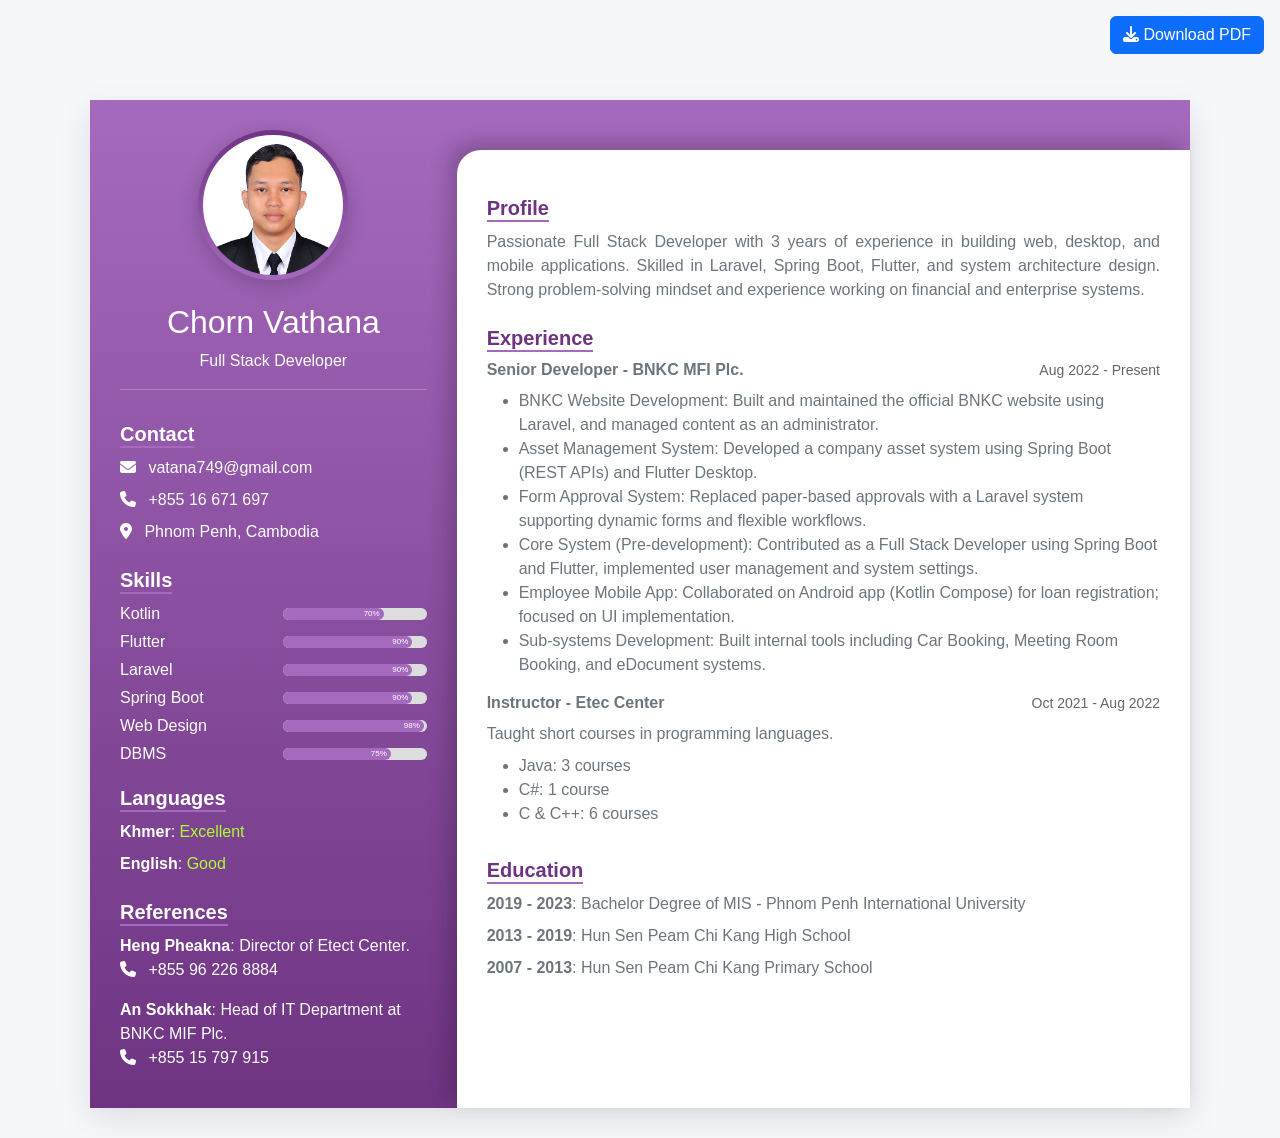
==== index.html @ e47c8087 "first commit" ====
<!DOCTYPE html>
<html lang="en">

<head>
    <meta charset="UTF-8">
    <title>Chorn Vathana CV</title>

    <!-- Bootstrap -->
    <link href="https://cdn.jsdelivr.net/npm/bootstrap@5.3.0/dist/css/bootstrap.min.css" rel="stylesheet">

    <!-- Font Awesome -->
    <link href="https://cdnjs.cloudflare.com/ajax/libs/font-awesome/6.5.0/css/all.min.css" rel="stylesheet">

    <link rel="stylesheet" href="style.css">
</head>

<body>

    <!-- Print Button -->
    <div class="text-end p-3 no-print">
        <button onclick="window.print()" class="btn btn-primary">
            <i class="fa fa-download"></i> Download PDF
        </button>
    </div>

    <div class="cv-container row g-0">

        <!-- Sidebar -->
        <div class="col-md-4 sidebar">

            <!-- Profile Image -->
            <div class="mb-3 text-center">
                <div class="profile-wrapper">
                    <img src="IMG_20260320_160011_282.png" alt="Profile" class="profile-img">
                </div>
            </div>

            <h2 class="text-center">Chorn Vathana</h2>
            <p class="text-center">Full Stack Developer</p>

            <hr>

            <!-- Contact -->
            <h5 class="section-title text-white">Contact</h5>
            <p><i class="fa fa-envelope me-2"></i> vatana749@gmail.com</p>
            <p><i class="fa fa-phone me-2"></i> +855 16 671 697</p>
            <p><i class="fa fa-location-dot me-2"></i> Phnom Penh, Cambodia</p>

            <!-- Skills -->
            <h5 class="section-title text-white">Skills</h5>

            <div class="skill-item">
                <span>Kotlin</span>
                <div class="skill-bar">
                    <div class="skill-fill" style="width:70%">70%</div>
                </div>
            </div>

            <div class="skill-item">
                <span>Flutter</span>
                <div class="skill-bar">
                    <div class="skill-fill" style="width:90%">90%</div>
                </div>
            </div>

            <div class="skill-item">
                <span>Laravel</span>
                <div class="skill-bar">
                    <div class="skill-fill" style="width:90%">90%</div>
                </div>
            </div>

            <div class="skill-item">
                <span>Spring Boot</span>
                <div class="skill-bar">
                    <div class="skill-fill" style="width:90%">90%</div>
                </div>
            </div>

            <div class="skill-item">
                <span>Web Design</span>
                <div class="skill-bar">
                    <div class="skill-fill" style="width:98%">98%</div>
                </div>
            </div>

            <div class="skill-item">
                <span>DBMS</span>
                <div class="skill-bar">
                    <div class="skill-fill" style="width:75%">75%</div>
                </div>
            </div>

            <!-- Languages -->
            <h5 class="section-title text-white">Languages</h5>

            <p><strong>Khmer</strong>: <span style="color: greenyellow;">Excellent</span></p>
            <p><strong>English</strong>: <span style="color: greenyellow;">Good</span></p>

            <!-- References -->
            <h5 class="section-title text-white">References</h5>

            <p class="mb-3"><strong>Heng Pheakna</strong>: Director of Etect Center.<br> <i
                    class="fa fa-phone me-2"></i> +855 96 226 8884 </p>
            <p><strong>An Sokkhak</strong>: Head of IT Department at BNKC MIF Plc.<br> <i class="fa fa-phone me-2"></i>
                +855 15 797 915</p>
        </div>

        <!-- Content -->
        <div class="col-md-8 content text-secondary">

            <!-- Profile -->
            <h5 class="section-title">Profile</h5>
            <p style="text-align: justify;">
                Passionate Full Stack Developer with 3 years of experience in building web, desktop, and mobile
                applications. Skilled in Laravel, Spring Boot, Flutter, and system architecture design. Strong
                problem-solving mindset and experience working on financial and enterprise systems.
            </p>
            <!-- Experience -->
            <h5 class="section-title">Experience</h5>

            <div class="d-flex justify-content-between">
                <h6 class="fw-bold">Senior Developer - BNKC MFI Plc.</h6>
                <p class="small-text">Aug 2022 - Present</p>
            </div>
            <ul>
                <li>
                    <span style="font-weight: 500;">BNKC Website Development</span>:
                    Built and maintained the official BNKC website using Laravel, and managed content as an
                    administrator.
                </li>
                <li>
                    <span style="font-weight: 500;">Asset Management System</span>:
                    Developed a company asset system using Spring Boot (REST APIs) and Flutter Desktop.
                </li>
                <li>
                    <span style="font-weight: 500;">Form Approval System</span>:
                    Replaced paper-based approvals with a Laravel system supporting dynamic forms and flexible
                    workflows.
                </li>
                <li>
                    <span style="font-weight: 500;">Core System (Pre-development)</span>:
                    Contributed as a Full Stack Developer using Spring Boot and Flutter, implemented user management and
                    system settings.
                </li>
                <li>
                    <span style="font-weight: 500;">Employee Mobile App</span>:
                    Collaborated on Android app (Kotlin Compose) for loan registration; focused on UI implementation.
                </li>
                <li>
                    <span style="font-weight: 500;">Sub-systems Development</span>:
                    Built internal tools including Car Booking, Meeting Room Booking, and eDocument systems.
                </li>
            </ul>

            <div class="d-flex justify-content-between">
                <h6 class="fw-bold">Instructor - Etec Center</h6>
                <p class="small-text">Oct 2021 - Aug 2022</p>
            </div>
            <p>
                Taught short courses in programming languages.
            </p>
            <ul>
                <li><span style="font-weight: 500;">Java</span>: 3 courses</li>
                <li><span style="font-weight: 500;">C#</span>: 1 course</li>
                <li><span style="font-weight: 500;">C & C++</span>: 6 courses</li>
            </ul>

            <!-- Education -->
            <h5 class="section-title">Education</h5>
            <p><span style="font-weight: 700;">2019 - 2023</span>: Bachelor Degree of MIS - Phnom Penh International
                University</p>
            <p><span style="font-weight: 700;">2013 - 2019</span>: Hun Sen Peam Chi Kang High School</p>
            <p><span style="font-weight: 700;">2007 - 2013</span>: Hun Sen Peam Chi Kang Primary School</p>

        </div>
    </div>
</body>

</html>
---- style.css ----
body {
    background: #f5f7fa;
    font-family: 'Segoe UI', sans-serif;
}

/* Container */
.cv-container {
    max-width: 1100px;
    margin: 30px auto;
    box-shadow: 0 10px 30px rgba(0, 0, 0, 0.1);
    background: linear-gradient(to bottom, #a56abd, #6e3482);
}

/* Avatar */
.profile-wrapper {
    display: inline-block;
    padding: 5px;
    border-radius: 50%;
    background: linear-gradient(to top, #a56abd, #6e3482);
    box-shadow: 0 4px 20px rgba(0, 0, 0, 0.2);
}

.profile-img {
    width: 140px;
    height: 140px;
    object-fit: cover;
    border-radius: 50%;
    display: block;
    background: white;
}

/* Sidebar */
.sidebar {
    color: white;
    padding: 30px;
}

/* Section title */
.section-title {
    font-weight: bold;
    margin-top: 16px;
    margin-bottom: 8px;
    border-bottom: 2px solid #a56abd;
    color: #6e3482;
    display: inline-block;
}

/* Content */
.content {
    margin-top: 50px;
    padding: 30px;
    background: white;
    border-top-left-radius: 24px;
    box-shadow: -8px -8px 20px rgba(0, 0, 0, 0.2);
}

/* Skills */
.skill-item {
    display: flex;
    align-items: center;
    gap: 10px;
    margin-bottom: 4px;
}

.skill-item span {
    width: 50%;
    font-weight: 500;
}

.skill-bar {
    flex: 1;
    height: 12px;
    background: #ddd;
    border-radius: 8px;
}

.skill-fill {
    height: 100%;
    background: #a56abd;
    border-radius: 8px;
    color: white;
    text-align: end;
    font-size: 8px;
    padding-right: 4px;
}

.small-text {
    font-size: 14px;
    color: #666;
}

/* Print */
@media print {

    body {
        background: white;
    }

    .no-print {
        display: none !important;
    }

    .cv-container {
        box-shadow: none;
        margin: 0;
        width: 100%;
        min-height: 100vh;
    }

    .sidebar {
        background: linear-gradient(to bottom, #a56abd, #6e3482) !important;
        color: white !important;
        -webkit-print-color-adjust: exact;
        print-color-adjust: exact;
    }

    .section-title {
        border-bottom: 2px solid #a56abd;
    }

    .profile-wrapper {
        -webkit-print-color-adjust: exact;
        print-color-adjust: exact;
    }

    /* * {
        page-break-inside: avoid;
    } */

    h4,
    h5,
    p,
    li {
        page-break-inside: avoid;
    }

    ul {
        page-break-inside: auto;
    }

    .skill-item {
        page-break-inside: avoid;
    }
}

@page {
    size: A4;
    margin: 10mm;
}

p {
    margin: 0 0 8px;
}

.text-sec{
    font-weight: 500;
    color: #a56abdaa;
}
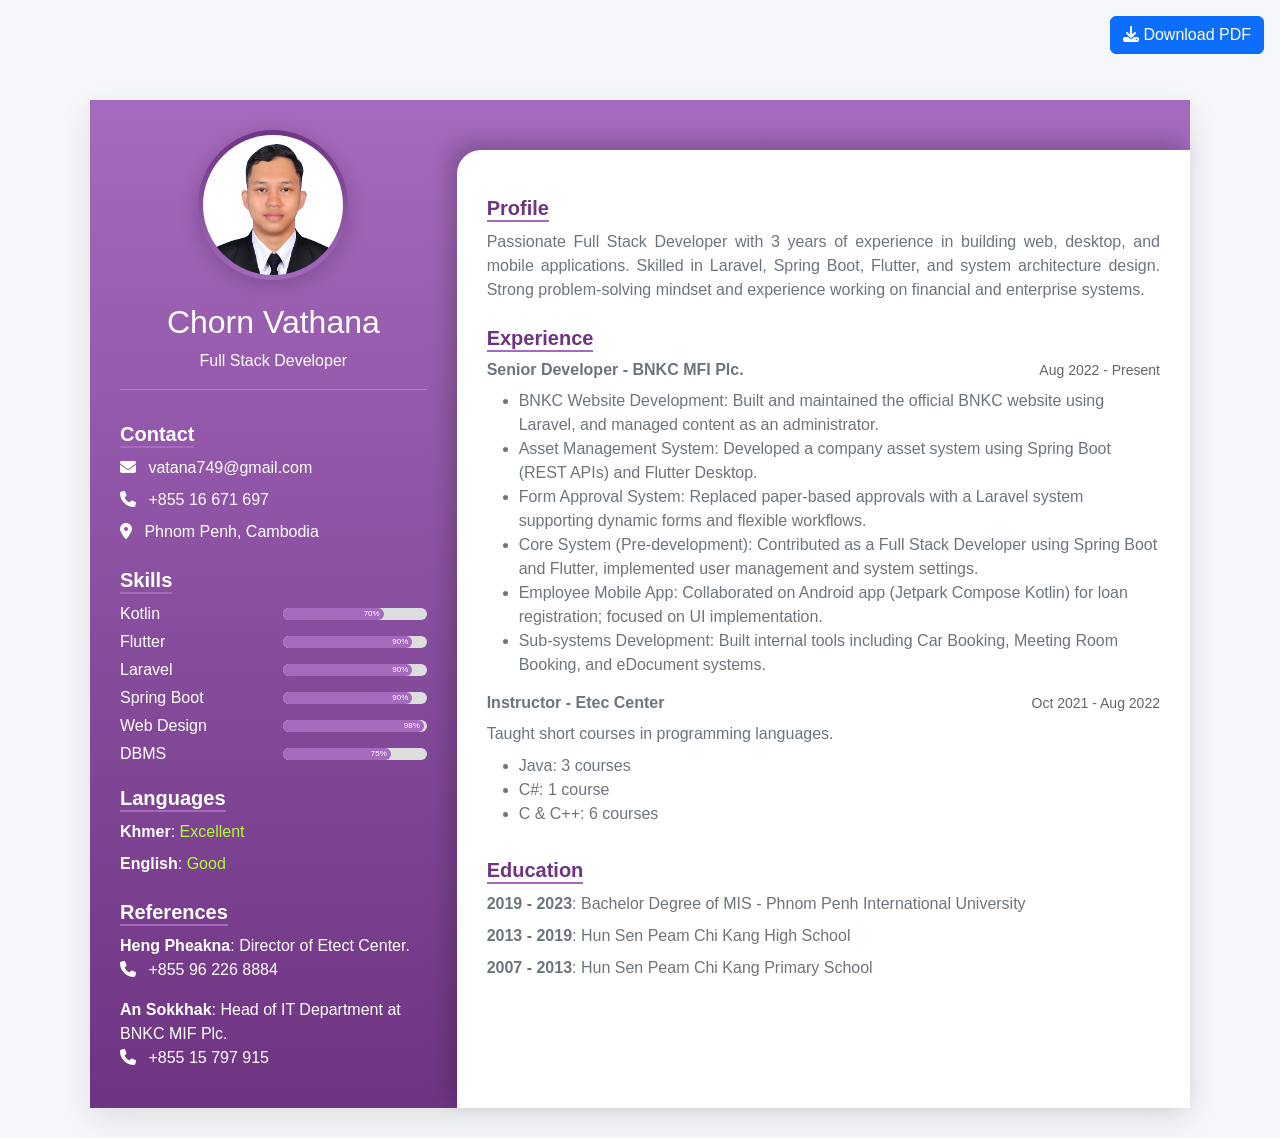
==== commit d3987f99: "first commit" ====
--- a/index.html
+++ b/index.html
@@ -145,7 +145,7 @@
                 </li>
                 <li>
                     <span style="font-weight: 500;">Employee Mobile App</span>:
-                    Collaborated on Android app (Kotlin Compose) for loan registration; focused on UI implementation.
+                    Collaborated on Android app (Jetpark Compose Kotlin) for loan registration; focused on UI implementation.
                 </li>
                 <li>
                     <span style="font-weight: 500;">Sub-systems Development</span>:
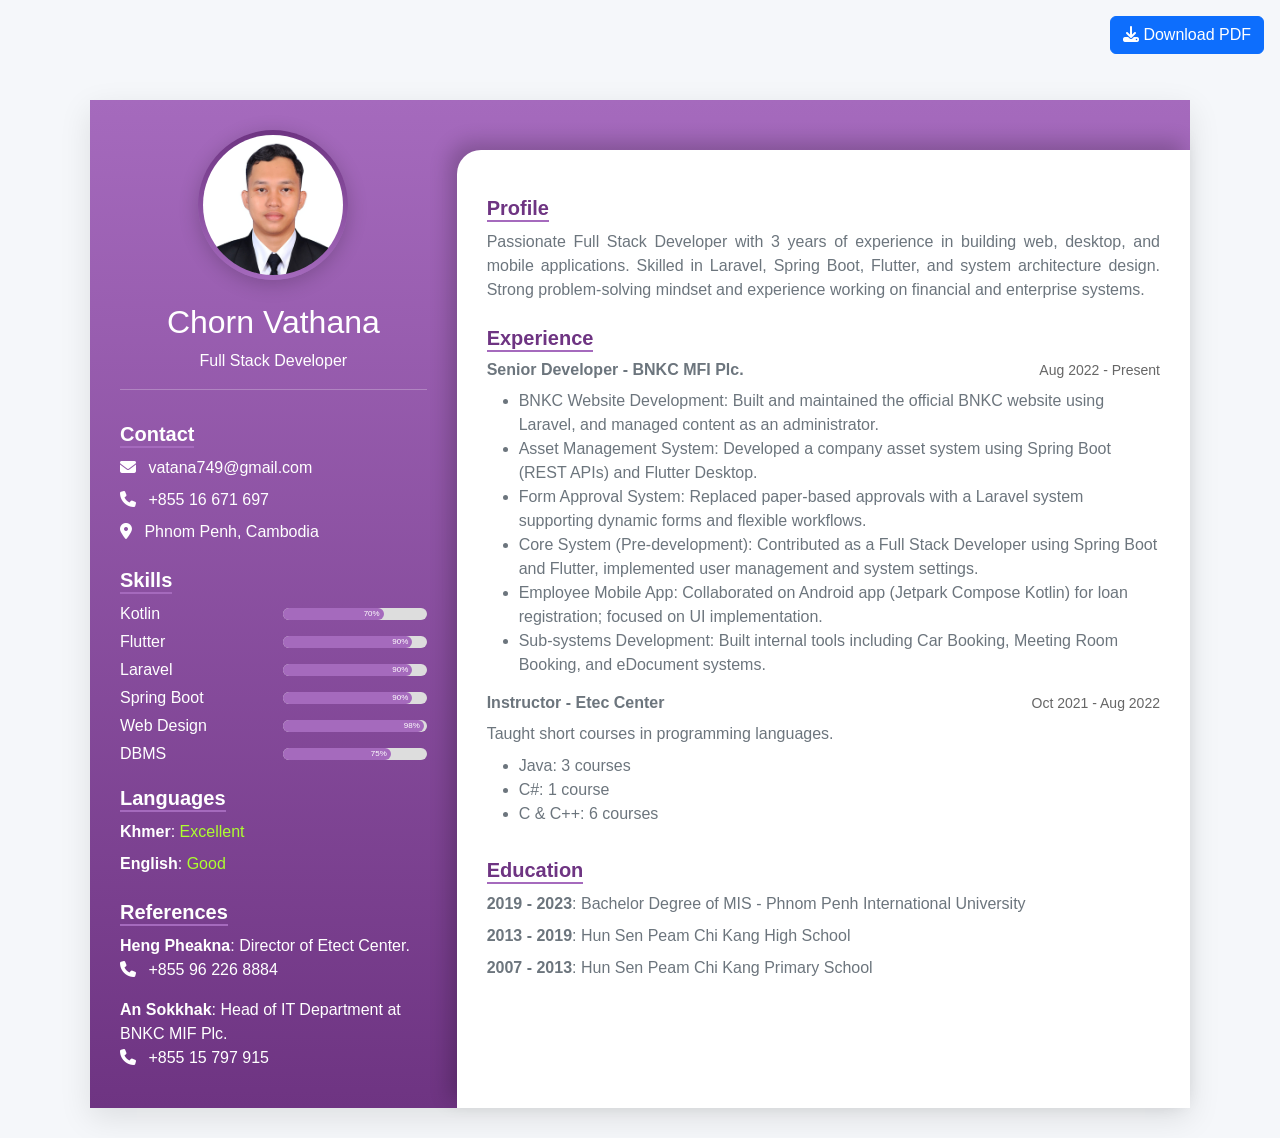
==== commit c2360c14: "g" ====
--- a/index.html
+++ b/index.html
@@ -6,7 +6,8 @@
     <title>Chorn Vathana CV</title>
 
     <!-- Bootstrap -->
-    <link href="https://cdn.jsdelivr.net/npm/bootstrap@5.3.0/dist/css/bootstrap.min.css" rel="stylesheet">
+    <!-- <link href="https://cdn.jsdelivr.net/npm/bootstrap@5.3.0/dist/css/bootstrap.min.css" rel="stylesheet"> -->
+     <link rel="stylesheet" href="bootstrap.min.css">
 
     <!-- Font Awesome -->
     <link href="https://cdnjs.cloudflare.com/ajax/libs/font-awesome/6.5.0/css/all.min.css" rel="stylesheet">
@@ -31,7 +32,7 @@
             <!-- Profile Image -->
             <div class="mb-3 text-center">
                 <div class="profile-wrapper">
-                    <img src="IMG_20260320_160011_282.png" alt="Profile" class="profile-img">
+                    <img src="photo_2026-04-06_09-32-53.jpg" alt="Profile" class="profile-img">
                 </div>
             </div>
 
@@ -172,9 +173,10 @@
                 University</p>
             <p><span style="font-weight: 700;">2013 - 2019</span>: Hun Sen Peam Chi Kang High School</p>
             <p><span style="font-weight: 700;">2007 - 2013</span>: Hun Sen Peam Chi Kang Primary School</p>
-
         </div>
     </div>
+
+    <script src="bootstrap.bundle.min.js"></script>
 </body>
 
 </html>
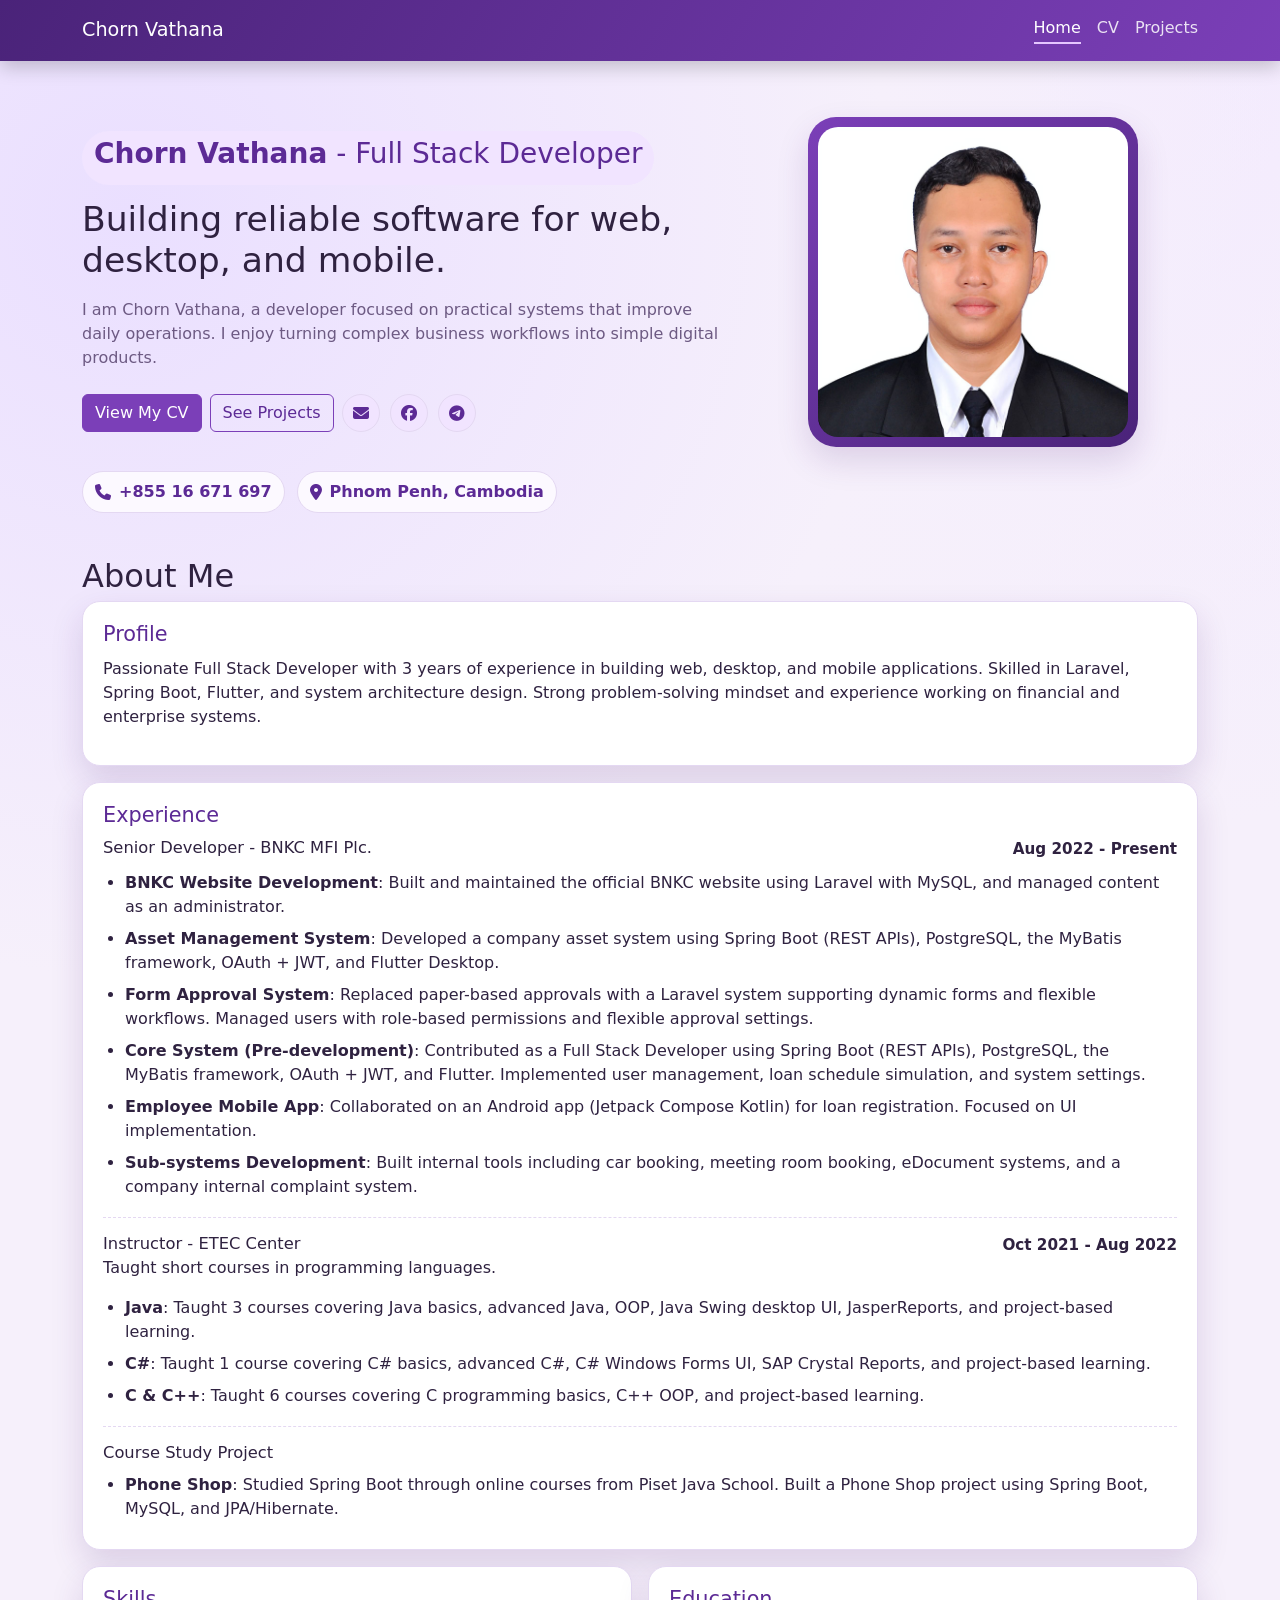
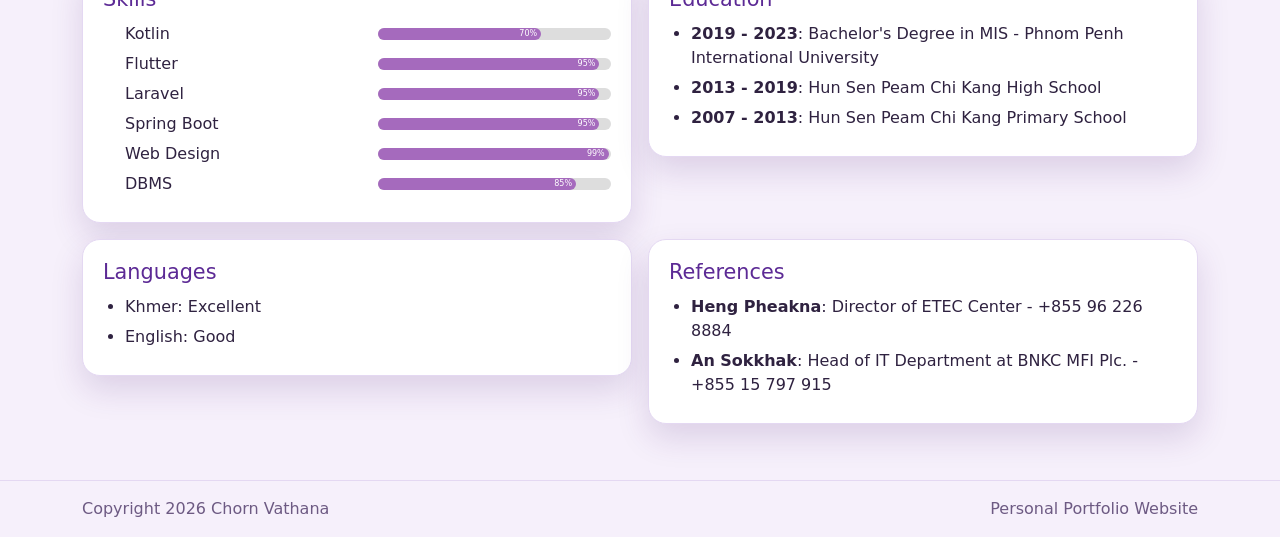
==== commit c3e431b4: "g" ====
--- a/index.html
+++ b/index.html
@@ -3,180 +3,238 @@
 
 <head>
     <meta charset="UTF-8">
-    <title>Chorn Vathana CV</title>
-
-    <!-- Bootstrap -->
-    <!-- <link href="https://cdn.jsdelivr.net/npm/bootstrap@5.3.0/dist/css/bootstrap.min.css" rel="stylesheet"> -->
-     <link rel="stylesheet" href="bootstrap.min.css">
-
-    <!-- Font Awesome -->
-    <link href="https://cdnjs.cloudflare.com/ajax/libs/font-awesome/6.5.0/css/all.min.css" rel="stylesheet">
-
-    <link rel="stylesheet" href="style.css">
+    <meta name="viewport" content="width=device-width, initial-scale=1.0">
+    <title>Chorn Vathana | Personal Website</title>
+    <link rel="stylesheet" href="css/bootstrap.min.css">
+    <link rel="stylesheet" href="https://cdnjs.cloudflare.com/ajax/libs/font-awesome/6.5.0/css/all.min.css">
+    <link rel="preconnect" href="https://fonts.googleapis.com">
+    <link rel="preconnect" href="https://fonts.gstatic.com" crossorigin>
+    <link
+        href="https://fonts.googleapis.com/css2?family=Merriweather:wght@700&family=Poppins:wght@400;500;600;700&display=swap"
+        rel="stylesheet">
+    <link rel="stylesheet" href="css/site.css">
 </head>
 
-<body>
-
-    <!-- Print Button -->
-    <div class="text-end p-3 no-print">
-        <button onclick="window.print()" class="btn btn-primary">
-            <i class="fa fa-download"></i> Download PDF
-        </button>
-    </div>
-
-    <div class="cv-container row g-0">
-
-        <!-- Sidebar -->
-        <div class="col-md-4 sidebar">
-
-            <!-- Profile Image -->
-            <div class="mb-3 text-center">
-                <div class="profile-wrapper">
-                    <img src="photo_2026-04-06_09-32-53.jpg" alt="Profile" class="profile-img">
-                </div>
-            </div>
-
-            <h2 class="text-center">Chorn Vathana</h2>
-            <p class="text-center">Full Stack Developer</p>
-
-            <hr>
-
-            <!-- Contact -->
-            <h5 class="section-title text-white">Contact</h5>
-            <p><i class="fa fa-envelope me-2"></i> vatana749@gmail.com</p>
-            <p><i class="fa fa-phone me-2"></i> +855 16 671 697</p>
-            <p><i class="fa fa-location-dot me-2"></i> Phnom Penh, Cambodia</p>
-
-            <!-- Skills -->
-            <h5 class="section-title text-white">Skills</h5>
-
-            <div class="skill-item">
-                <span>Kotlin</span>
-                <div class="skill-bar">
-                    <div class="skill-fill" style="width:70%">70%</div>
-                </div>
-            </div>
-
-            <div class="skill-item">
-                <span>Flutter</span>
-                <div class="skill-bar">
-                    <div class="skill-fill" style="width:90%">90%</div>
-                </div>
-            </div>
-
-            <div class="skill-item">
-                <span>Laravel</span>
-                <div class="skill-bar">
-                    <div class="skill-fill" style="width:90%">90%</div>
-                </div>
-            </div>
-
-            <div class="skill-item">
-                <span>Spring Boot</span>
-                <div class="skill-bar">
-                    <div class="skill-fill" style="width:90%">90%</div>
-                </div>
-            </div>
-
-            <div class="skill-item">
-                <span>Web Design</span>
-                <div class="skill-bar">
-                    <div class="skill-fill" style="width:98%">98%</div>
-                </div>
-            </div>
-
-            <div class="skill-item">
-                <span>DBMS</span>
-                <div class="skill-bar">
-                    <div class="skill-fill" style="width:75%">75%</div>
-                </div>
-            </div>
-
-            <!-- Languages -->
-            <h5 class="section-title text-white">Languages</h5>
-
-            <p><strong>Khmer</strong>: <span style="color: greenyellow;">Excellent</span></p>
-            <p><strong>English</strong>: <span style="color: greenyellow;">Good</span></p>
-
-            <!-- References -->
-            <h5 class="section-title text-white">References</h5>
-
-            <p class="mb-3"><strong>Heng Pheakna</strong>: Director of Etect Center.<br> <i
-                    class="fa fa-phone me-2"></i> +855 96 226 8884 </p>
-            <p><strong>An Sokkhak</strong>: Head of IT Department at BNKC MIF Plc.<br> <i class="fa fa-phone me-2"></i>
-                +855 15 797 915</p>
+<body class="site-body">
+    <header class="site-header">
+        <nav class="container d-flex justify-content-between align-items-center py-3">
+            <a class="site-brand" href="index.html">Chorn Vathana</a>
+            <div class="nav-links d-flex align-items-center gap-3">
+                <a class="nav-link active" href="index.html">Home</a>
+                <a class="nav-link" href="cv.html">CV</a>
+                <a class="nav-link" href="projects.html">Projects</a>
+            </div>
+        </nav>
+    </header>
+
+    <main>
+        <section class="hero-section container">
+            <div class="row align-items-center g-4">
+                <div class="col-lg-7">
+                    <span class="hero-badge">
+                        <h3><strong>Chorn Vathana</strong> - Full Stack Developer</h3>
+                    </span>
+                    <h1 class="hero-title">Building reliable software for web, desktop, and mobile.</h1>
+                    <p class="hero-text">
+                        I am Chorn Vathana, a developer focused on practical systems that improve daily operations.
+                        I enjoy turning complex business workflows into simple digital products.
+                    </p>
+                    <div class="d-flex flex-wrap gap-2 mt-4" justify-content-center justify-content-md-start>
+                        <a class="btn btn-main" href="cv.html">View My CV</a>
+                        <a class="btn btn-outline-main" href="projects.html">See Projects</a>
+                        <div id="contact-list" class="contact-icon-list" aria-label="Contact links"></div>
+                    </div>
+                </div>
+                <div class="col-lg-5 text-center">
+                    <div class="hero-image-wrap">
+                        <img src="images/photo_2026-04-06_09-32-53.jpg" alt="Chorn Vathana portrait" class="hero-image">
+                    </div>
+                </div>
+            </div>
+        </section>
+
+        <section id="contact" class="container contact-strip">
+            <div class="contact-basic">
+                <p class="contact-basic-item">
+                    <i class="fa-solid fa-phone"></i>
+                    <a href="tel:+85516671697">+855 16 671 697</a>
+                </p>
+                <p class="contact-basic-item">
+                    <i class="fa-solid fa-location-dot"></i>
+                    <span>Phnom Penh, Cambodia</span>
+                </p>
+            </div>
+        </section>
+
+        <section id="about" class="container section-block">
+            <div class="section-head">
+                <h2>About Me</h2>
+            </div>
+            <div class="row g-3">
+                <div class="col-12">
+                    <div class="editor-card about-card">
+                        <h3 class="about-title">Profile</h3>
+                        <p>
+                            Passionate Full Stack Developer with 3 years of experience in building web, desktop, and
+                            mobile
+                            applications. Skilled in Laravel, Spring Boot, Flutter, and system architecture design.
+                            Strong
+                            problem-solving mindset and experience working on financial and enterprise systems.
+                        </p>
+                    </div>
+                </div>
+
+                <div class="col-12">
+                    <div class="editor-card about-card">
+                        <h3 class="about-title">Experience</h3>
+
+                        <div class="experience-block">
+                            <div class="d-flex justify-content-between align-items-start flex-wrap gap-2">
+                                <h4 class="about-subtitle">Senior Developer - BNKC MFI Plc.</h4>
+                                <p class="about-date">Aug 2022 - Present</p>
+                            </div>
+                            <ul class="about-list">
+                                <li><strong>BNKC Website Development</strong>: Built and maintained the official BNKC
+                                    website using Laravel with MySQL, and managed content as an administrator.</li>
+                                <li><strong>Asset Management System</strong>: Developed a company asset system using
+                                    Spring Boot (REST APIs), PostgreSQL, the MyBatis framework, OAuth + JWT, and Flutter
+                                    Desktop.</li>
+                                <li><strong>Form Approval System</strong>: Replaced paper-based approvals with a Laravel
+                                    system supporting dynamic forms and flexible workflows. Managed users with
+                                    role-based permissions and flexible approval settings.</li>
+                                <li><strong>Core System (Pre-development)</strong>: Contributed as a Full Stack
+                                    Developer using Spring Boot (REST APIs), PostgreSQL, the MyBatis framework, OAuth +
+                                    JWT, and Flutter. Implemented user management, loan schedule simulation, and system
+                                    settings.</li>
+                                <li><strong>Employee Mobile App</strong>: Collaborated on an Android app (Jetpack
+                                    Compose Kotlin) for loan registration. Focused on UI implementation.</li>
+                                <li><strong>Sub-systems Development</strong>: Built internal tools including car
+                                    booking, meeting room booking, eDocument systems, and a company internal complaint
+                                    system.</li>
+                            </ul>
+                        </div>
+
+                        <div class="experience-block">
+                            <div class="d-flex justify-content-between align-items-start flex-wrap gap-2">
+                                <h4 class="about-subtitle">Instructor - ETEC Center</h4>
+                                <p class="about-date">Oct 2021 - Aug 2022</p>
+                            </div>
+                            <p>Taught short courses in programming languages.</p>
+                            <ul class="about-list">
+                                <li><strong>Java</strong>: Taught 3 courses covering Java basics, advanced Java, OOP,
+                                    Java Swing desktop UI, JasperReports, and project-based learning.</li>
+                                <li><strong>C#</strong>: Taught 1 course covering C# basics, advanced C#, C# Windows
+                                    Forms UI, SAP Crystal Reports, and project-based learning.</li>
+                                <li><strong>C & C++</strong>: Taught 6 courses covering C programming basics, C++ OOP,
+                                    and project-based learning.</li>
+                            </ul>
+                        </div>
+
+                        <div class="experience-block">
+                            <h4 class="about-subtitle">Course Study Project</h4>
+                            <ul class="about-list">
+                                <li><strong>Phone Shop</strong>: Studied Spring Boot through online courses from Piset
+                                    Java School. Built a Phone Shop project using Spring Boot, MySQL, and JPA/Hibernate.
+                                </li>
+                            </ul>
+                        </div>
+                    </div>
+                </div>
+
+                <div class="col-lg-6">
+                    <div class="editor-card about-card">
+                        <h3 class="about-title">Skills</h3>
+                        <ul class="about-list about-compact">
+
+                            <li class="skill-item">
+                                <span>Kotlin</span>
+                                <div class="skill-bar">
+                                    <div class="skill-fill" style="width:70%">70%</div>
+                                </div>
+                            </li>
+
+                            <li class="skill-item">
+                                <span>Flutter</span>
+                                <div class="skill-bar">
+                                    <div class="skill-fill" style="width:95%">95%</div>
+                                </div>
+                            </li>
+
+                            <li class="skill-item">
+                                <span>Laravel</span>
+                                <div class="skill-bar">
+                                    <div class="skill-fill" style="width:95%">95%</div>
+                                </div>
+                            </li>
+
+                            <li class="skill-item">
+                                <span>Spring Boot</span>
+                                <div class="skill-bar">
+                                    <div class="skill-fill" style="width:95%">95%</div>
+                                </div>
+                            </li>
+
+                            <li class="skill-item">
+                                <span>Web Design</span>
+                                <div class="skill-bar">
+                                    <div class="skill-fill" style="width:99%">99%</div>
+                                </div>
+                            </li>
+
+                            <li class="skill-item">
+                                <span>DBMS</span>
+                                <div class="skill-bar">
+                                    <div class="skill-fill" style="width:85%">85%</div>
+                                </div>
+                            </li>
+                        </ul>
+                    </div>
+                </div>
+
+                <div class="col-lg-6">
+                    <div class="editor-card about-card">
+                        <h3 class="about-title">Education</h3>
+                        <ul class="about-list about-compact">
+                            <li><strong>2019 - 2023</strong>: Bachelor's Degree in MIS - Phnom Penh International
+                                University</li>
+                            <li><strong>2013 - 2019</strong>: Hun Sen Peam Chi Kang High School</li>
+                            <li><strong>2007 - 2013</strong>: Hun Sen Peam Chi Kang Primary School</li>
+                        </ul>
+                    </div>
+                </div>
+
+                <div class="col-lg-6">
+                    <div class="editor-card about-card">
+                        <h3 class="about-title">Languages</h3>
+                        <ul class="about-list about-compact">
+                            <li>Khmer: Excellent</li>
+                            <li>English: Good</li>
+                        </ul>
+                    </div>
+                </div>
+
+                <div class="col-lg-6">
+                    <div class="editor-card about-card">
+                        <h3 class="about-title">References</h3>
+                        <ul class="about-list about-compact">
+                            <li><strong>Heng Pheakna</strong>: Director of ETEC Center - +855 96 226 8884</li>
+                            <li><strong>An Sokkhak</strong>: Head of IT Department at BNKC MFI Plc. - +855 15 797 915
+                            </li>
+                        </ul>
+                    </div>
+                </div>
+            </div>
+        </section>
+    </main>
+
+    <footer class="site-footer">
+        <div class="container py-3 d-flex flex-wrap justify-content-between gap-2">
+            <span>Copyright 2026 Chorn Vathana</span>
+            <span>Personal Portfolio Website</span>
         </div>
-
-        <!-- Content -->
-        <div class="col-md-8 content text-secondary">
-
-            <!-- Profile -->
-            <h5 class="section-title">Profile</h5>
-            <p style="text-align: justify;">
-                Passionate Full Stack Developer with 3 years of experience in building web, desktop, and mobile
-                applications. Skilled in Laravel, Spring Boot, Flutter, and system architecture design. Strong
-                problem-solving mindset and experience working on financial and enterprise systems.
-            </p>
-            <!-- Experience -->
-            <h5 class="section-title">Experience</h5>
-
-            <div class="d-flex justify-content-between">
-                <h6 class="fw-bold">Senior Developer - BNKC MFI Plc.</h6>
-                <p class="small-text">Aug 2022 - Present</p>
-            </div>
-            <ul>
-                <li>
-                    <span style="font-weight: 500;">BNKC Website Development</span>:
-                    Built and maintained the official BNKC website using Laravel, and managed content as an
-                    administrator.
-                </li>
-                <li>
-                    <span style="font-weight: 500;">Asset Management System</span>:
-                    Developed a company asset system using Spring Boot (REST APIs) and Flutter Desktop.
-                </li>
-                <li>
-                    <span style="font-weight: 500;">Form Approval System</span>:
-                    Replaced paper-based approvals with a Laravel system supporting dynamic forms and flexible
-                    workflows.
-                </li>
-                <li>
-                    <span style="font-weight: 500;">Core System (Pre-development)</span>:
-                    Contributed as a Full Stack Developer using Spring Boot and Flutter, implemented user management and
-                    system settings.
-                </li>
-                <li>
-                    <span style="font-weight: 500;">Employee Mobile App</span>:
-                    Collaborated on Android app (Jetpark Compose Kotlin) for loan registration; focused on UI implementation.
-                </li>
-                <li>
-                    <span style="font-weight: 500;">Sub-systems Development</span>:
-                    Built internal tools including Car Booking, Meeting Room Booking, and eDocument systems.
-                </li>
-            </ul>
-
-            <div class="d-flex justify-content-between">
-                <h6 class="fw-bold">Instructor - Etec Center</h6>
-                <p class="small-text">Oct 2021 - Aug 2022</p>
-            </div>
-            <p>
-                Taught short courses in programming languages.
-            </p>
-            <ul>
-                <li><span style="font-weight: 500;">Java</span>: 3 courses</li>
-                <li><span style="font-weight: 500;">C#</span>: 1 course</li>
-                <li><span style="font-weight: 500;">C & C++</span>: 6 courses</li>
-            </ul>
-
-            <!-- Education -->
-            <h5 class="section-title">Education</h5>
-            <p><span style="font-weight: 700;">2019 - 2023</span>: Bachelor Degree of MIS - Phnom Penh International
-                University</p>
-            <p><span style="font-weight: 700;">2013 - 2019</span>: Hun Sen Peam Chi Kang High School</p>
-            <p><span style="font-weight: 700;">2007 - 2013</span>: Hun Sen Peam Chi Kang Primary School</p>
-        </div>
-    </div>
-
-    <script src="bootstrap.bundle.min.js"></script>
+    </footer>
+
+    <script src="js/site.js"></script>
 </body>
 
 </html>
--- a/css/site.css
+++ b/css/site.css
@@ -0,0 +1,367 @@
+:root {
+    --bg-color: #f6f0fb;
+    --surface: #ffffff;
+    --header-bg: #5c2a95;
+    --text-main: #2f2240;
+    --text-soft: #6d5a83;
+    --accent: #7b3fb8;
+    --accent-strong: #5c2a95;
+    --card-shadow: 0 14px 32px rgba(72, 30, 116, 0.15);
+    --border-color: #e4d8f2;
+}
+
+html {
+    font-family: 'Segoe UI', sans-serif;
+}
+
+* {
+    box-sizing: border-box;
+}
+
+body.site-body {
+    margin: 0;
+    /* font-family: "Poppins", "Trebuchet MS", sans-serif; */
+    color: var(--text-main);
+    background:
+        radial-gradient(circle at 10% 10%, #eadfff 0, #f6f0fb 34%, transparent 60%),
+        radial-gradient(circle at 90% 0, #f2e8ff 0, #f6f0fb 34%, transparent 60%),
+        var(--bg-color);
+}
+
+.site-header {
+    background: linear-gradient(120deg, #4a2379, #7b3fb8);
+    position: sticky;
+    top: 0;
+    z-index: 100;
+    box-shadow: 0 6px 18px rgba(0, 0, 0, 0.2);
+}
+
+.site-brand {
+    /* font-family: "Merriweather", Georgia, serif; */
+    font-size: 1.2rem;
+    color: #fff;
+    text-decoration: none;
+}
+
+.nav-link {
+    color: rgba(255, 255, 255, 0.85);
+    text-decoration: none;
+    font-weight: 500;
+    border-bottom: 2px solid transparent;
+    padding-bottom: 2px;
+}
+
+.nav-link:hover,
+.nav-link.active {
+    color: #fff;
+    border-bottom-color: #e5c6ff;
+}
+
+.hero-section {
+    padding: 56px 12px 24px;
+}
+
+.hero-badge {
+    display: inline-block;
+    background: #f1e4ff;
+    color: var(--accent-strong);
+    padding: 6px 12px;
+    border-radius: 99px;
+    font-weight: 600;
+    font-size: 0.9rem;
+}
+
+.hero-title {
+    margin-top: 14px;
+    font-size: clamp(1.9rem, 2.7vw, 2.9rem);
+    line-height: 1.2;
+    /* font-family: "Merriweather", Georgia, serif; */
+}
+
+.hero-text {
+    margin-top: 16px;
+    color: var(--text-soft);
+    max-width: 680px;
+}
+
+.hero-image-wrap {
+    display: inline-block;
+    padding: 10px;
+    border-radius: 28px;
+    background: linear-gradient(140deg, #7b3fb8, #4a2379);
+    box-shadow: var(--card-shadow);
+}
+
+.hero-image {
+    width: 100%;
+    max-width: 310px;
+    border-radius: 20px;
+    object-fit: cover;
+}
+
+.btn-main {
+    background: var(--accent);
+    color: #fff;
+    border: 1px solid var(--accent);
+}
+
+.btn-main:hover {
+    background: var(--accent-strong);
+    color: #fff;
+}
+
+.btn-outline-main {
+    border: 1px solid var(--accent);
+    color: var(--accent-strong);
+}
+
+.btn-outline-main:hover {
+    background: #f1e4ff;
+    color: var(--accent-strong);
+}
+
+.section-block {
+    padding: 26px 12px;
+}
+
+.section-head h1,
+.section-head h2 {
+    /* font-family: "Merriweather", Georgia, serif; */
+    margin-bottom: 6px;
+}
+
+.section-head p {
+    color: var(--text-soft);
+    margin-bottom: 16px;
+}
+
+.info-card,
+.project-card {
+    background: var(--surface);
+    border: 1px solid var(--border-color);
+    border-radius: 18px;
+    padding: 22px;
+    height: 100%;
+    box-shadow: var(--card-shadow);
+}
+
+.info-card i {
+    font-size: 1.4rem;
+    color: var(--accent);
+}
+
+.info-card h3 {
+    margin-top: 12px;
+    font-size: 1.1rem;
+}
+
+.info-card p {
+    color: var(--text-soft);
+    margin: 0;
+}
+
+.editor-card {
+    background: var(--surface);
+    border: 1px solid var(--border-color);
+    border-radius: 18px;
+    padding: 20px;
+    box-shadow: var(--card-shadow);
+}
+
+.about-card p {
+    color: var(--text-main);
+}
+
+.about-title {
+    margin: 0 0 10px;
+    font-size: 1.3rem;
+    color: var(--accent-strong);
+}
+
+.about-subtitle {
+    margin: 0;
+    font-size: 1.02rem;
+    color: var(--text-main);
+}
+
+.about-date {
+    margin: 0;
+    color: var(--text-soft);
+    font-weight: 600;
+    font-size: 0.95rem;
+}
+
+.experience-block + .experience-block {
+    margin-top: 18px;
+    padding-top: 16px;
+    border-top: 1px dashed var(--border-color);
+}
+
+.about-list {
+    margin: 10px 0 0;
+    padding-left: 22px;
+}
+
+.about-list li {
+    margin-bottom: 8px;
+    color: var(--text-main);
+}
+
+.about-compact li {
+    margin-bottom: 6px;
+}
+
+.contact-strip {
+    padding: 0 12px 8px;
+}
+
+.contact-basic {
+    display: flex;
+    flex-wrap: wrap;
+    gap: 12px;
+    margin-bottom: 10px;
+}
+
+.contact-basic-item {
+    margin: 0;
+    display: inline-flex;
+    align-items: center;
+    gap: 8px;
+    padding: 8px 12px;
+    border: 1px solid var(--border-color);
+    border-radius: 999px;
+    background: #fcf9ff;
+    font-weight: 600;
+    color: var(--accent-strong);
+}
+
+.contact-basic-item a {
+    color: inherit;
+    text-decoration: none;
+}
+
+.contact-basic-item a:hover {
+    text-decoration: underline;
+}
+
+.contact-icon-list {
+    display: flex;
+    flex-wrap: wrap;
+    gap: 10px;
+    align-items: center;
+}
+
+.contact-text-item {
+    display: inline-flex;
+    align-items: center;
+    gap: 6px;
+    padding: 8px 12px;
+    border: 1px solid var(--border-color);
+    border-radius: 999px;
+    background: #fcf9ff;
+    color: var(--text-main);
+    text-decoration: none;
+}
+
+.contact-text-label {
+    font-size: 0.82rem;
+    color: var(--text-soft);
+}
+
+.contact-text-value {
+    font-size: 0.9rem;
+    font-weight: 600;
+    color: var(--accent-strong);
+}
+
+a.contact-text-item:hover {
+    border-color: var(--accent);
+    background: #f6ecff;
+}
+
+.contact-link {
+    width: 38px;
+    height: 38px;
+    display: inline-flex;
+    align-items: center;
+    justify-content: center;
+    border-radius: 999px;
+    background: #f1e4ff;
+    color: var(--accent-strong);
+    text-decoration: none;
+    border: 1px solid var(--border-color);
+    transition: all 0.2s ease;
+}
+
+.contact-link:hover {
+    color: #fff;
+    background: var(--accent);
+    border-color: var(--accent);
+    transform: translateY(-2px);
+}
+
+.project-card h2 {
+    font-size: 1.2rem;
+}
+
+.project-card p {
+    color: var(--text-soft);
+    margin-bottom: 14px;
+}
+
+.project-link {
+    text-decoration: none;
+    color: var(--accent-strong);
+    font-weight: 600;
+}
+
+.project-link:hover {
+    color: var(--accent);
+}
+
+.site-footer {
+    border-top: 1px solid var(--border-color);
+    margin-top: 30px;
+    color: var(--text-soft);
+}
+
+@media (max-width: 768px) {
+    .nav-links {
+        gap: 12px !important;
+    }
+
+    .hero-section {
+        padding-top: 26px;
+    }
+}
+
+
+/* Skills */
+.skill-item {
+    display: flex;
+    align-items: center;
+    gap: 10px;
+    margin-bottom: 4px;
+}
+
+.skill-item span {
+    width: 50%;
+    font-weight: 500;
+}
+
+.skill-bar {
+    flex: 1;
+    height: 12px;
+    background: #ddd;
+    border-radius: 8px;
+}
+
+.skill-fill {
+    height: 100%;
+    background: #a56abd;
+    border-radius: 8px;
+    color: white;
+    text-align: end;
+    font-size: 8px;
+    padding-right: 4px;
+}
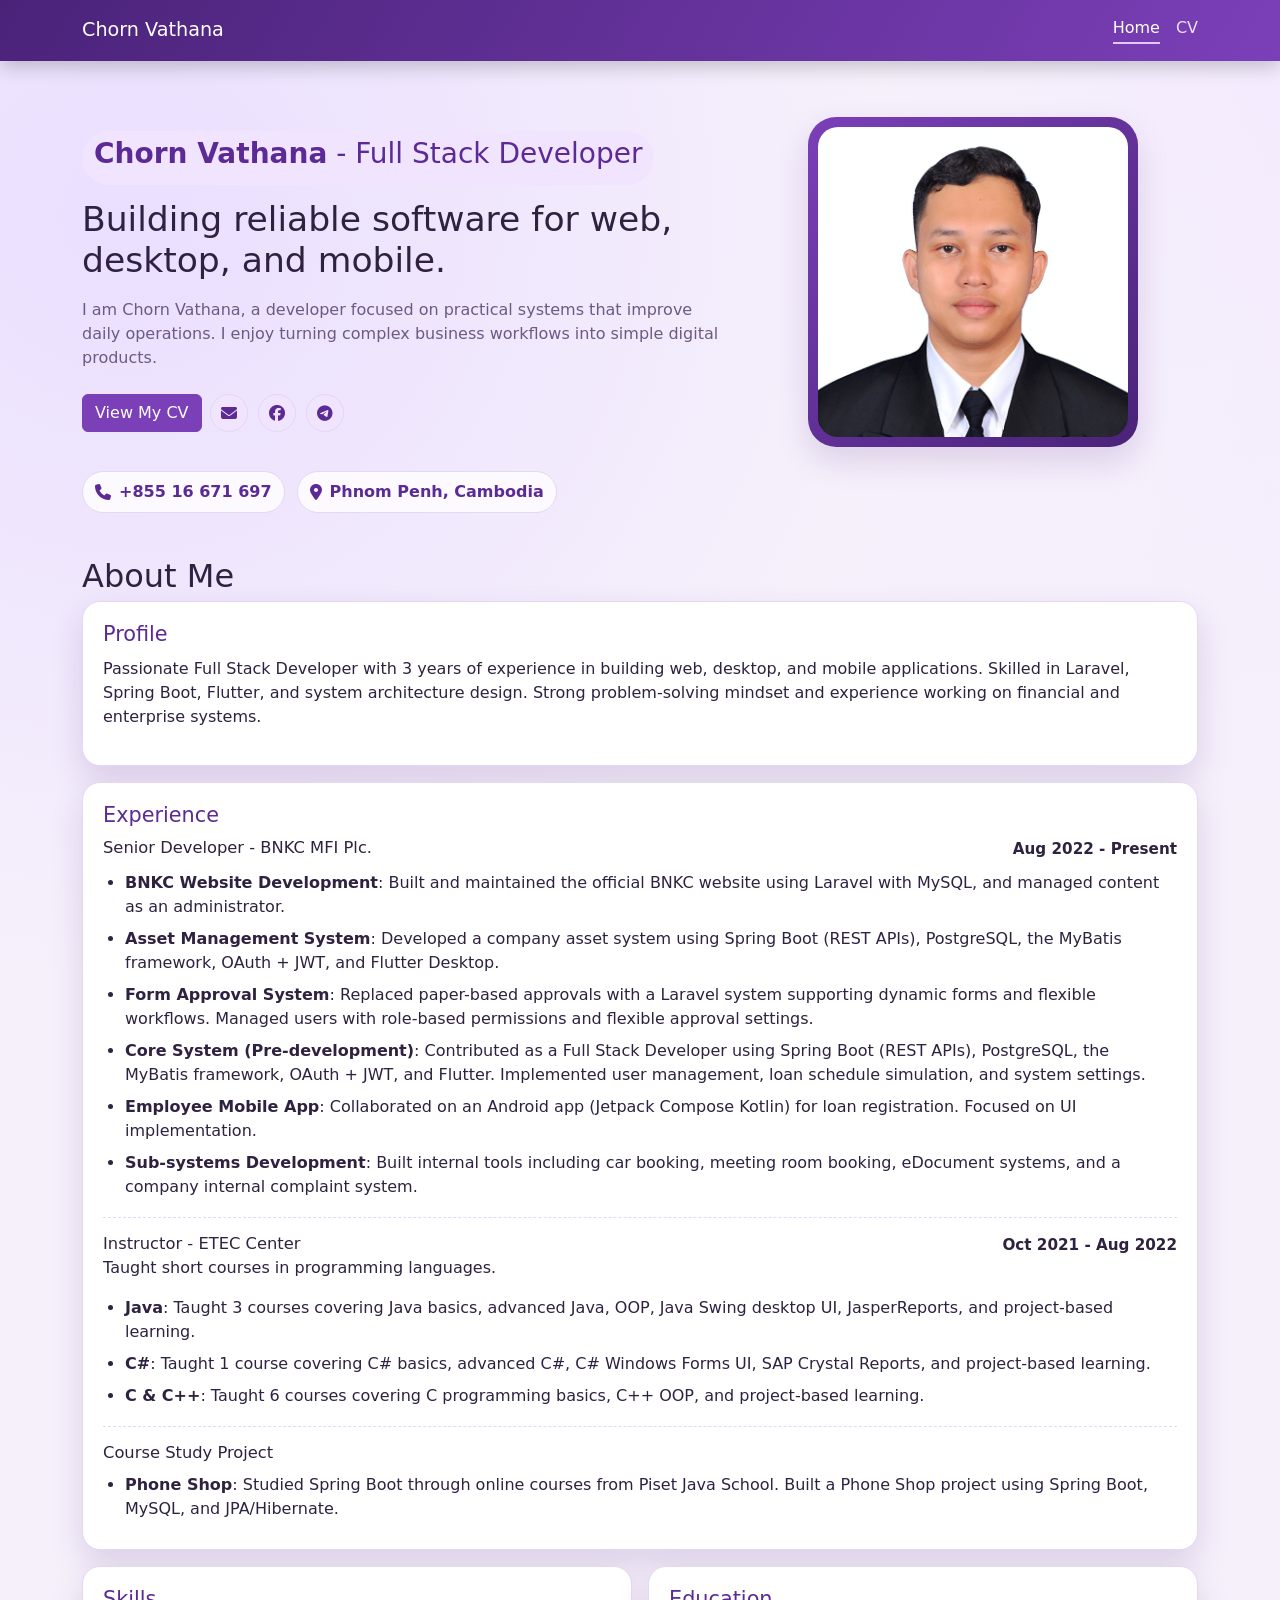
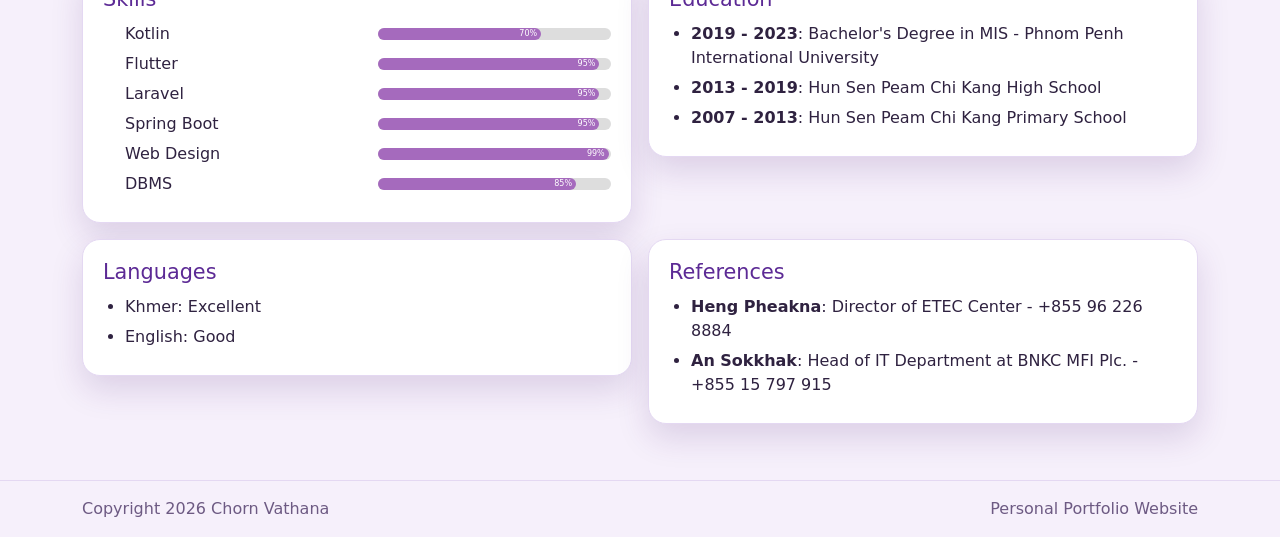
==== commit 011c2418: "g" ====
--- a/index.html
+++ b/index.html
@@ -22,7 +22,7 @@
             <div class="nav-links d-flex align-items-center gap-3">
                 <a class="nav-link active" href="index.html">Home</a>
                 <a class="nav-link" href="cv.html">CV</a>
-                <a class="nav-link" href="projects.html">Projects</a>
+                <!-- <a class="nav-link" href="projects.html">Projects</a> -->
             </div>
         </nav>
     </header>
@@ -41,7 +41,7 @@
                     </p>
                     <div class="d-flex flex-wrap gap-2 mt-4" justify-content-center justify-content-md-start>
                         <a class="btn btn-main" href="cv.html">View My CV</a>
-                        <a class="btn btn-outline-main" href="projects.html">See Projects</a>
+                        <!-- <a class="btn btn-outline-main" href="projects.html">See Projects</a> -->
                         <div id="contact-list" class="contact-icon-list" aria-label="Contact links"></div>
                     </div>
                 </div>
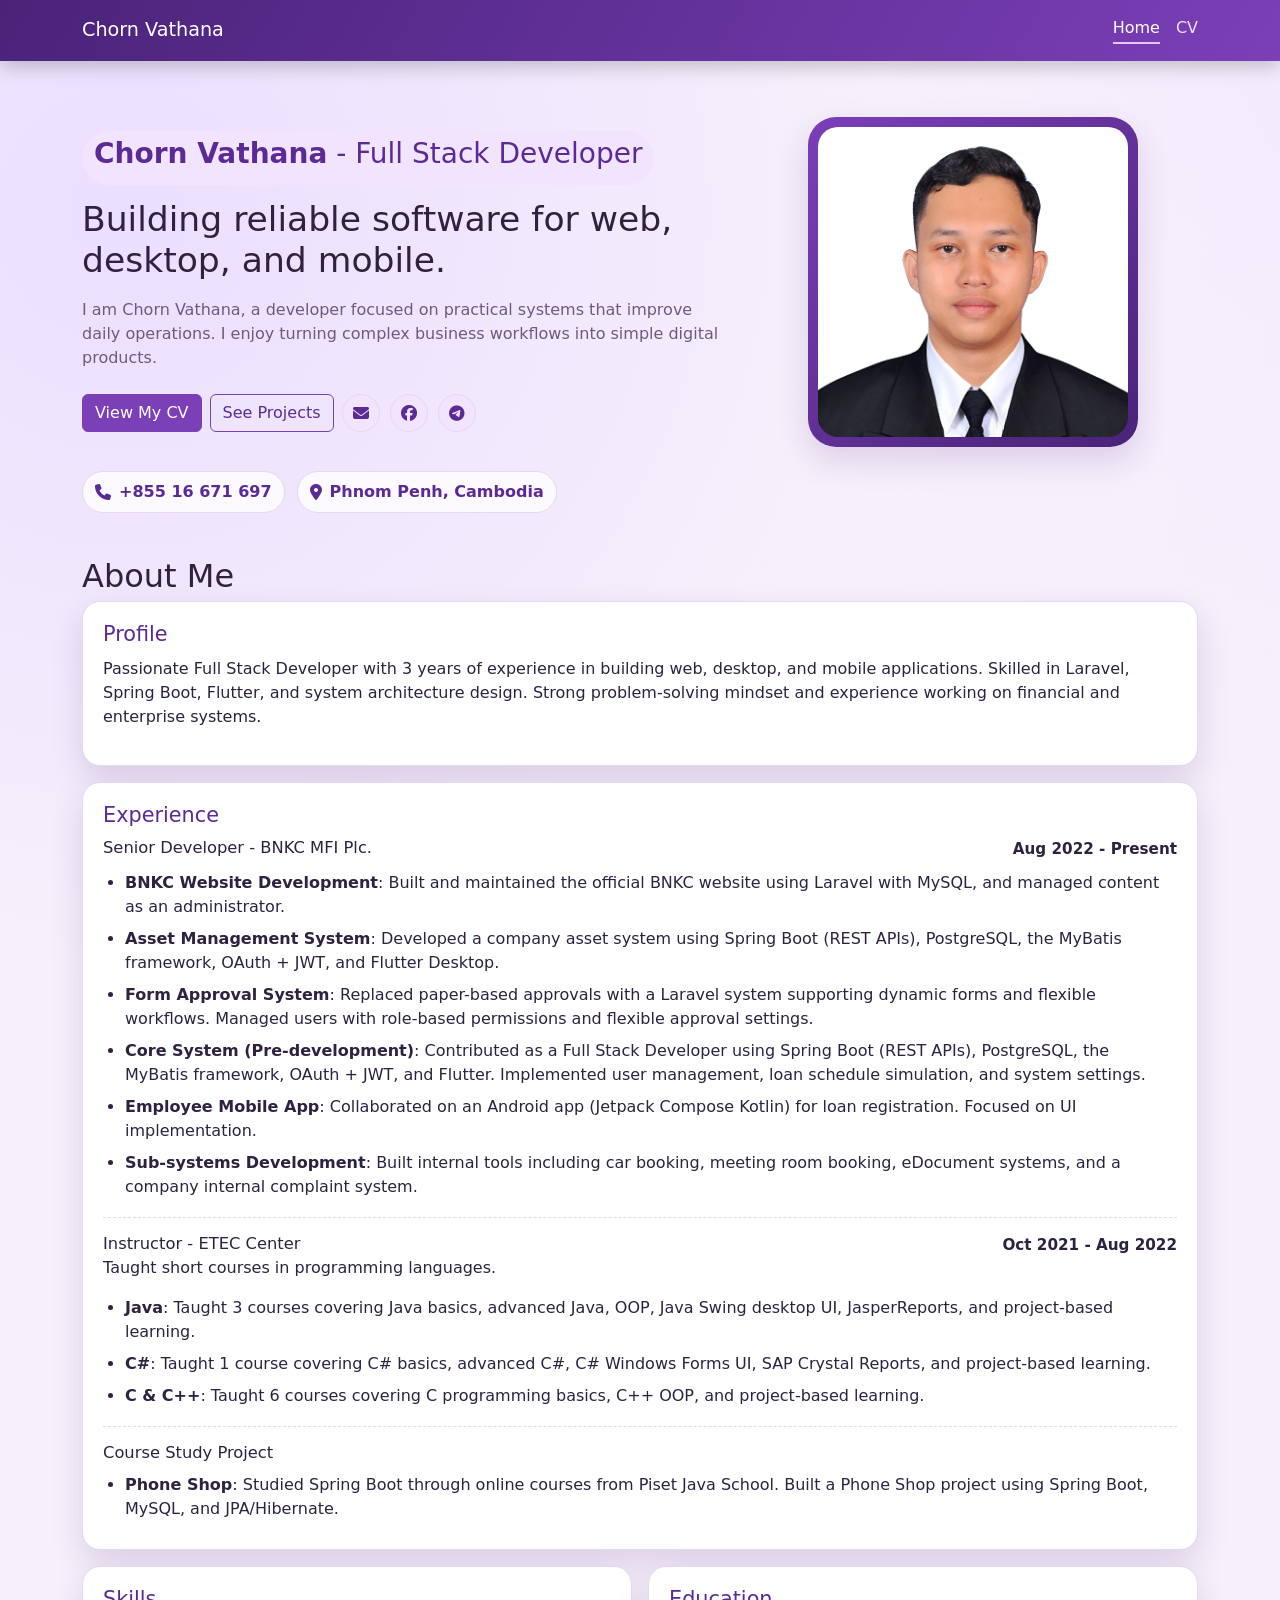
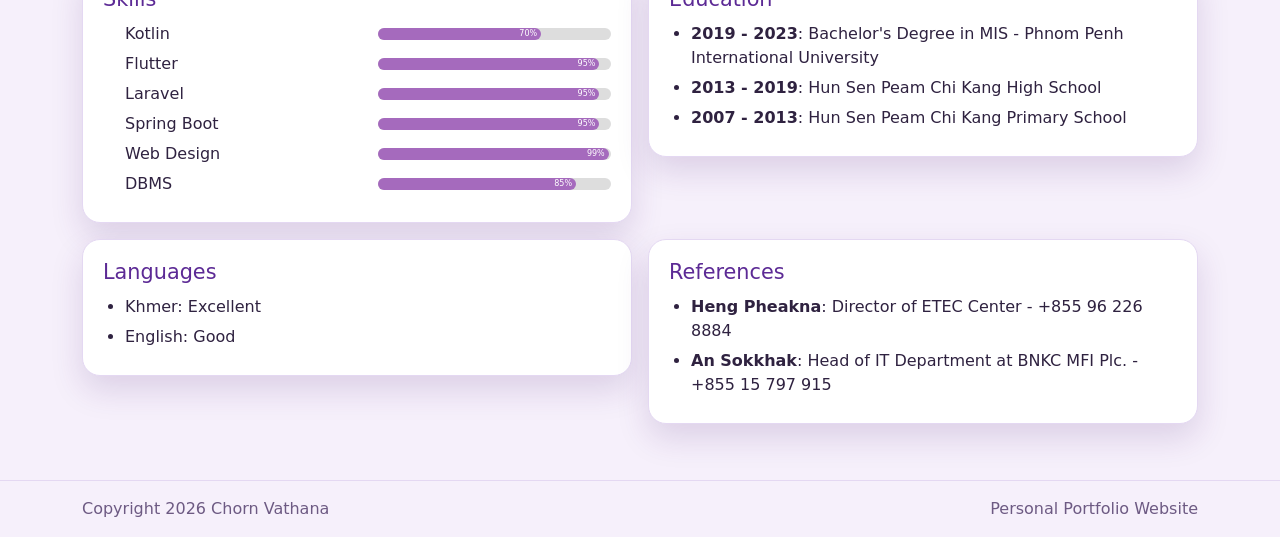
==== commit c1893781: "g" ====
--- a/index.html
+++ b/index.html
@@ -41,7 +41,7 @@
                     </p>
                     <div class="d-flex flex-wrap gap-2 mt-4" justify-content-center justify-content-md-start>
                         <a class="btn btn-main" href="cv.html">View My CV</a>
-                        <!-- <a class="btn btn-outline-main" href="projects.html">See Projects</a> -->
+                        <a class="btn btn-outline-main" href="projects.html">See Projects</a>
                         <div id="contact-list" class="contact-icon-list" aria-label="Contact links"></div>
                     </div>
                 </div>
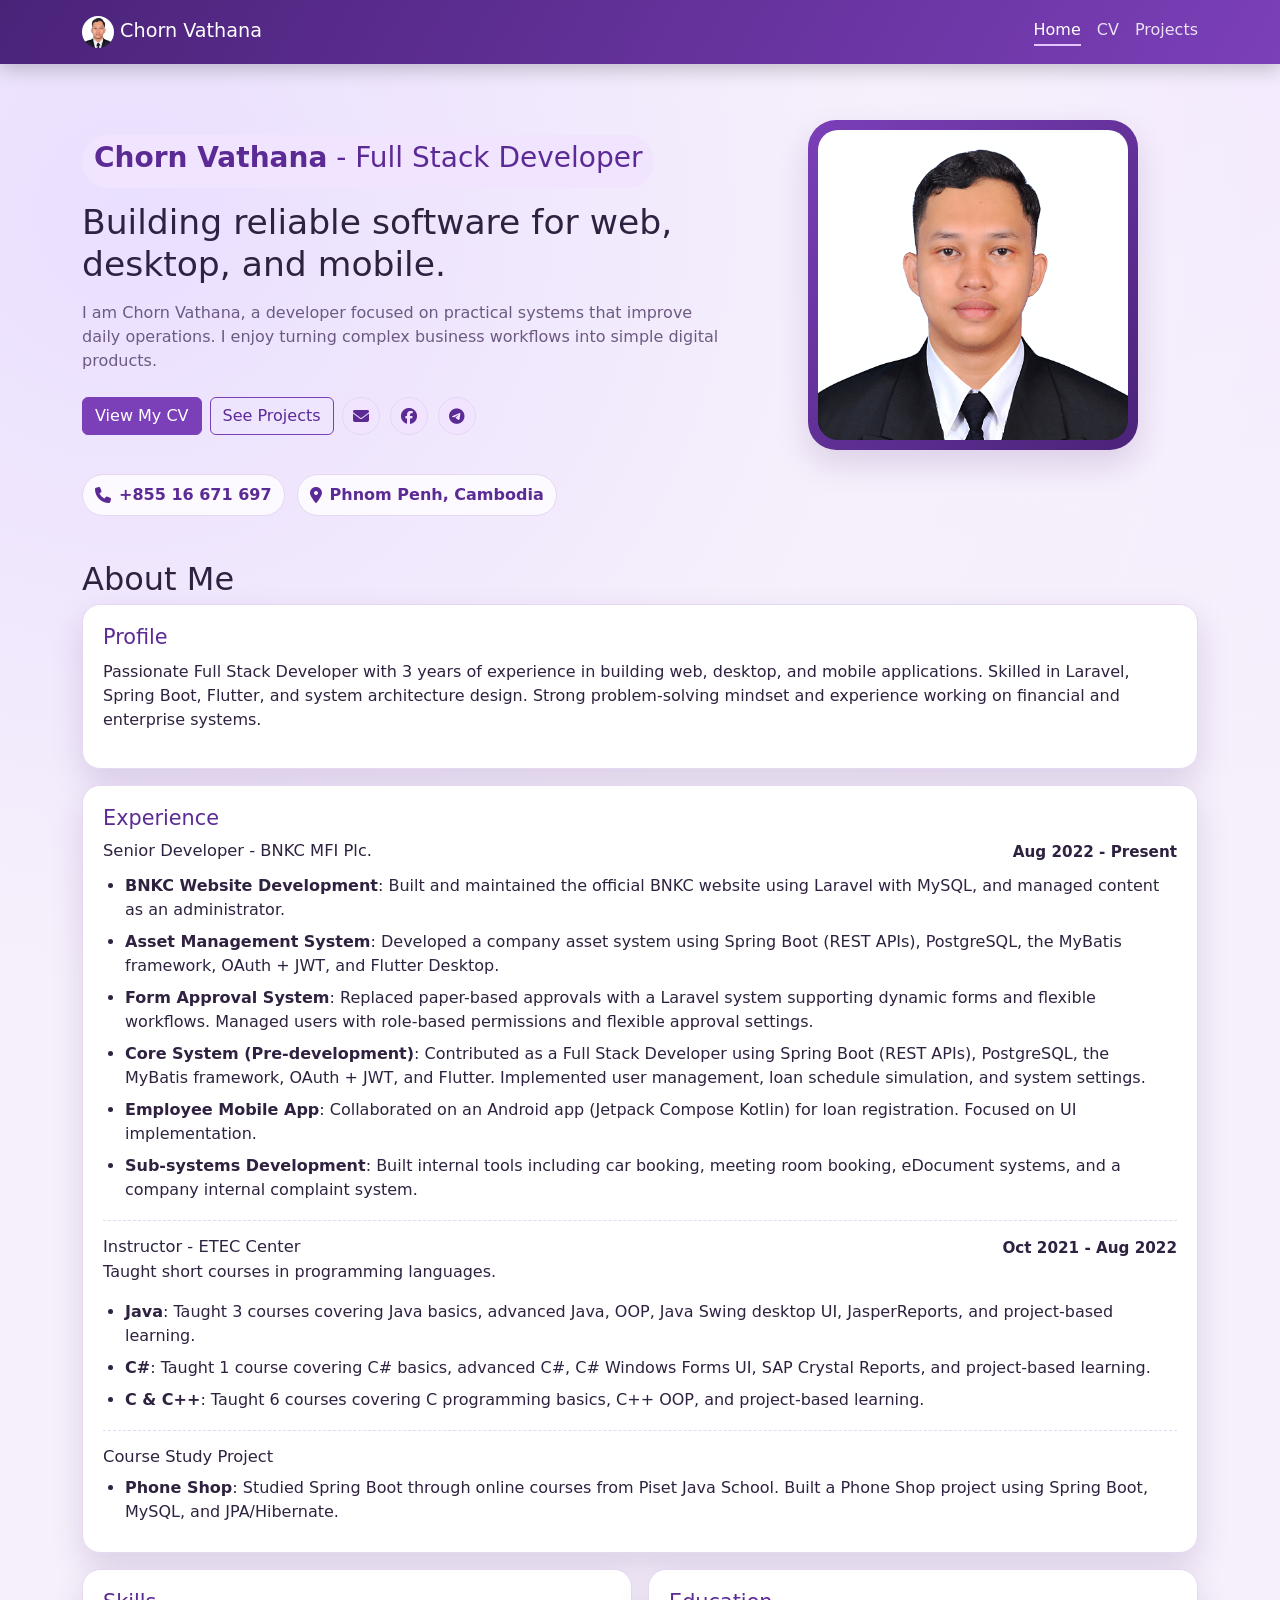
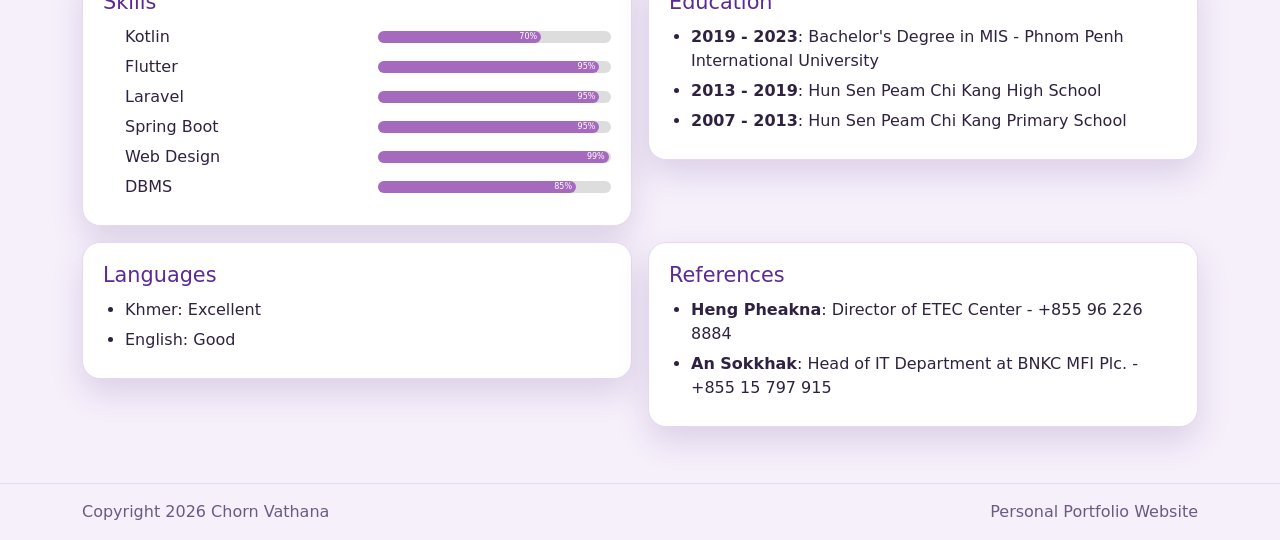
==== commit 47cbbf27: "g" ====
--- a/index.html
+++ b/index.html
@@ -18,11 +18,11 @@
 <body class="site-body">
     <header class="site-header">
         <nav class="container d-flex justify-content-between align-items-center py-3">
-            <a class="site-brand" href="index.html">Chorn Vathana</a>
+            <a class="site-brand" href="index.html"><img class="rounded-circle" width="32px" src="images/IMG_20260320_160011_282.png" alt=""> Chorn Vathana</a>
             <div class="nav-links d-flex align-items-center gap-3">
                 <a class="nav-link active" href="index.html">Home</a>
                 <a class="nav-link" href="cv.html">CV</a>
-                <!-- <a class="nav-link" href="projects.html">Projects</a> -->
+                <a class="nav-link" href="projects.html">Projects</a>
             </div>
         </nav>
     </header>
@@ -47,7 +47,7 @@
                 </div>
                 <div class="col-lg-5 text-center">
                     <div class="hero-image-wrap">
-                        <img src="images/photo_2026-04-06_09-32-53.jpg" alt="Chorn Vathana portrait" class="hero-image">
+                        <img src="images/IMG_20260320_160011_282.png" alt="Chorn Vathana portrait" class="hero-image">
                     </div>
                 </div>
             </div>
--- a/css/site.css
+++ b/css/site.css
@@ -300,11 +300,7 @@
     transform: translateY(-2px);
 }
 
-.project-card h2 {
-    font-size: 1.2rem;
-}
-
-.project-card p {
+.project-card{
     color: var(--text-soft);
     margin-bottom: 14px;
 }
